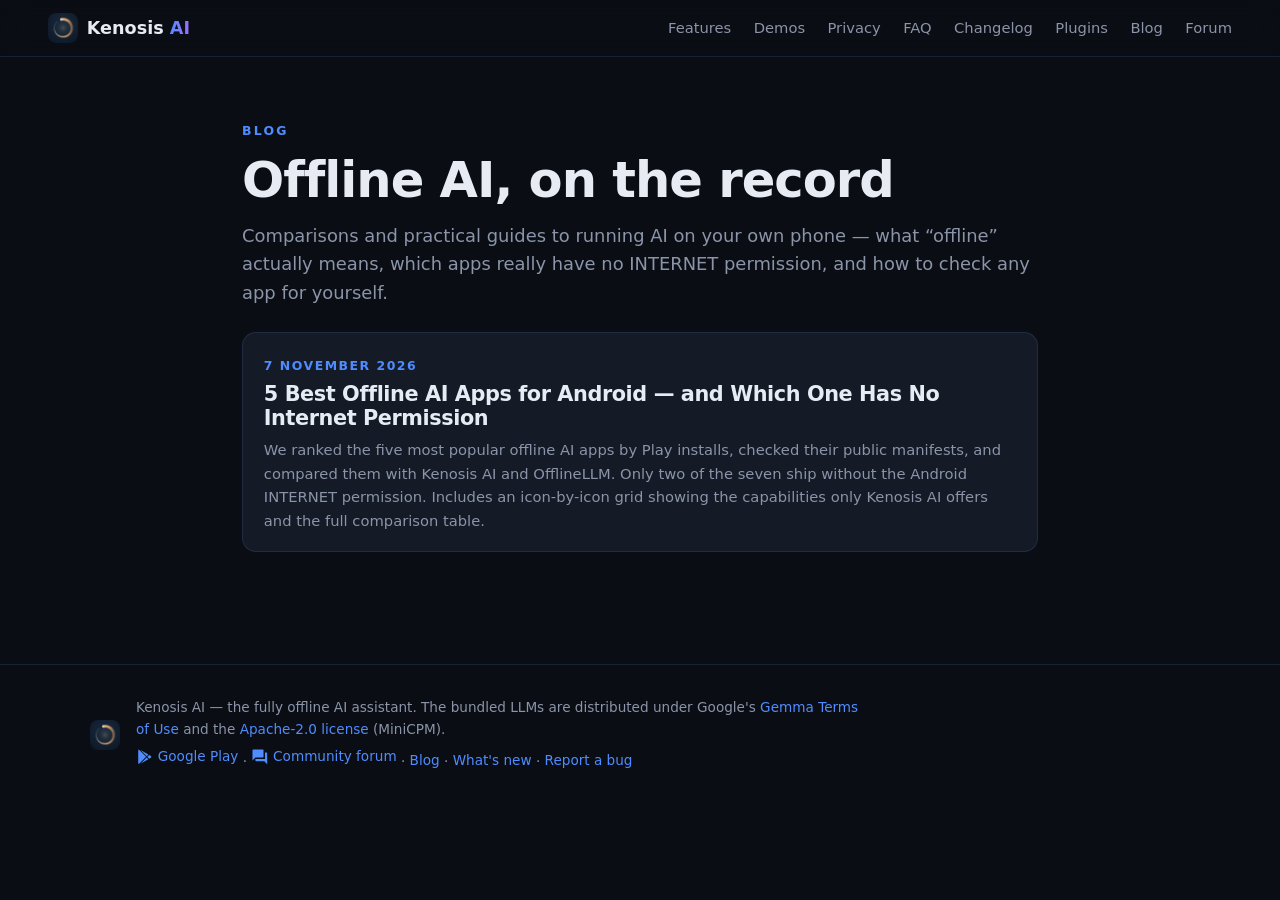
==== blog/index.html @ ca9dc8bb "feat(blog): add offline AI apps comparison and blog hub" ====
<!doctype html>
<html lang="en">
<head>
<meta charset="utf-8">
<meta name="viewport" content="width=device-width, initial-scale=1">
<meta name="color-scheme" content="dark">
<title>Blog — Kenosis AI</title>
<meta name="description" content="Comparisons and practical guides to offline AI on Android: what “offline” really means, which apps have no INTERNET permission, and how to check for yourself.">
<link rel="canonical" href="https://www.kenosis-ai.com/blog/">
<meta property="og:type" content="website">
<meta property="og:site_name" content="Kenosis AI">
<meta property="og:title" content="Blog — Kenosis AI">
<meta property="og:description" content="Comparisons and practical guides to offline AI on Android — including which apps really have no INTERNET permission.">
<meta property="og:url" content="https://www.kenosis-ai.com/blog/">
<meta property="og:image" content="https://www.kenosis-ai.com/assets/og-image.png">
<meta name="twitter:card" content="summary_large_image">
<meta name="twitter:title" content="Blog — Kenosis AI">
<meta name="twitter:description" content="Comparisons and practical guides to offline AI on Android — including which apps really have no INTERNET permission.">
<meta name="twitter:image" content="https://www.kenosis-ai.com/assets/og-image.png">
<link rel="icon" href="../assets/icon.png">
<link rel="apple-touch-icon" sizes="180x180" href="../assets/apple-touch-icon.png">
<meta name="theme-color" content="#0a0e14">
<link rel="stylesheet" href="../css/style.css">
<link rel="stylesheet" href="../css/blog.css">
<script type="application/ld+json">
{
  "@context": "https://schema.org",
  "@type": "Blog",
  "name": "Kenosis AI Blog",
  "description": "Comparisons and practical guides to offline AI on Android.",
  "url": "https://www.kenosis-ai.com/blog/",
  "publisher": {
    "@type": "Organization",
    "name": "Kenosis AI",
    "url": "https://www.kenosis-ai.com/",
    "logo": {
      "@type": "ImageObject",
      "url": "https://www.kenosis-ai.com/assets/icon.png"
    }
  },
  "blogPost": [
    {
      "@type": "BlogPosting",
      "headline": "5 Best Offline AI Apps for Android — and Which One Has No Internet Permission",
      "description": "We compared the 5 most popular offline AI apps for Android and checked which ones really have no INTERNET permission.",
      "url": "https://www.kenosis-ai.com/blog/best-offline-ai-apps-android.html",
      "datePublished": "2026-11-07",
      "dateModified": "2026-11-11"
    }
  ]
}
</script>
</head>
<body>

<nav class="nav">
  <a class="brand" href="../index.html">
    <img src="../assets/icon.png" alt="Kenosis AI logo" class="brand-icon">
    <span>Kenosis <em>AI</em></span>
  </a>
  <div class="nav-links">
    <a href="../index.html#features">Features</a>
    <a href="../index.html#demos">Demos</a>
    <a href="../index.html#privacy">Privacy</a>
    <a href="../index.html#faq">FAQ</a>
    <a href="../changelog.html">Changelog</a>
    <a href="../plugins.html">Plugins</a>
    <a href="index.html">Blog</a>
    <a href="https://github.com/octoflashdev/kenosis-web/discussions">Forum</a>
  </div>
</nav>

<main class="article-wrap">
  <header class="article-head">
    <p class="eyebrow">Blog</p>
    <h1>Offline AI, on the record</h1>
    <p class="lead">
      Comparisons and practical guides to running AI on your own phone —
      what “offline” actually means, which apps really have no INTERNET
      permission, and how to check any app for yourself.
    </p>
  </header>

  <div class="post-list">
    <a class="post-card" href="best-offline-ai-apps-android.html">
      <span class="post-date">7 November 2026</span>
      <h2>5 Best Offline AI Apps for Android — and Which One Has No Internet Permission</h2>
      <p>
        We ranked the five most popular offline AI apps by Play installs, checked their
        public manifests, and compared them with Kenosis AI and OfflineLLM. Only two of
        the seven ship without the Android INTERNET permission. Includes an
        icon-by-icon grid showing the capabilities only Kenosis AI offers and the full
        comparison table.
      </p>
    </a>
  </div>
</main>

<footer class="footer">
  <div class="footer-inner">
    <img src="../assets/icon.png" alt="Kenosis AI" class="brand-icon">
    <div class="footer-links">
      <p>
        Kenosis AI — the fully offline AI assistant. The bundled LLMs are distributed under
        Google's <a href="https://ai.google.dev/gemma/terms">Gemma Terms of Use</a> and the
        <a href="https://www.apache.org/licenses/LICENSE-2.0">Apache-2.0 license</a> (MiniCPM).
      </p>
      <p class="footer-social">
        <a href="https://play.google.com/store/apps/details?id=hr.exel.kenosis_ai" title="Google Play" aria-label="Google Play">
          <svg class="footer-icon" viewBox="0 0 24 24" fill="currentColor" aria-hidden="true"><path d="M3,20.5V3.5C3,2.91 3.34,2.39 3.84,2.15L13.69,12L3.84,21.85C3.34,21.6 3,21.09 3,20.5M16.81,15.12L6.05,21.34L14.54,12.85L16.81,15.12M20.16,10.81C21.11,11.4 21.11,12.6 20.16,13.19L17.89,14.5L15.38,12L17.89,9.5L20.16,10.81M6.05,2.66L16.81,8.88L14.54,11.15L6.05,2.66Z"/></svg>Google Play</a> ·
        <a href="https://github.com/octoflashdev/kenosis-web/discussions" title="Forum" aria-label="Community forum on GitHub Discussions">
          <svg class="footer-icon" viewBox="0 0 24 24" fill="currentColor" aria-hidden="true"><path d="M21,6H19V15H6V17A1,1 0 0,0 7,18H18L22,22V7A1,1 0 0,0 21,6M17,12V3A1,1 0 0,0 16,2H3A1,1 0 0,0 2,3V17L6,13H16A1,1 0 0,0 17,12Z"/></svg>Community forum</a> ·
        <a href="index.html">Blog</a> ·
        <a href="../changelog.html">What's new</a> ·
        <a href="#" id="bug-report-link">Report a bug</a>
      </p>
      <div class="bug-reveal" id="bug-reveal" hidden>
        <label id="bug-captcha">Human check — what is 7 + 5? <input id="bug-answer" type="number" inputmode="numeric" style="width:5rem" autocomplete="off"></label>
        <p id="bug-email" hidden>✉️ octoflash.sup@gmail.com</p>
        <p id="bug-error" class="bug-error" hidden>Not quite — try again.</p>
      </div>
    </div>
  </div>
</footer>

<script src="../js/main.js"></script>
</body>
</html>
---- css/style.css ----
/* Kenosis AI — dark futuristic landing */
:root {
  --bg: #0a0e14;
  --bg-soft: #10151f;
  --card: #141a26;
  --card-border: rgba(120, 150, 255, 0.14);
  --text: #e6ebf4;
  --text-dim: #8b94a8;
  --accent-1: #4f8cff;
  --accent-2: #a26bff;
  --grad: linear-gradient(100deg, var(--accent-1), var(--accent-2));
  --radius: 14px;
}

* { box-sizing: border-box; margin: 0; padding: 0; }

[hidden] { display: none !important; }

html { scroll-behavior: smooth; scroll-padding-top: 5.5rem; }

body {
  background: var(--bg);
  color: var(--text);
  font-family: system-ui, -apple-system, "Segoe UI", Roboto, sans-serif;
  line-height: 1.6;
  overflow-x: hidden;
}

img, video { max-width: 100%; display: block; }

h1, h2, h3 { line-height: 1.15; letter-spacing: -0.02em; }
h1 { font-size: clamp(2.2rem, 6vw, 3.8rem); font-weight: 800; }
h2 { font-size: clamp(1.7rem, 4vw, 2.4rem); text-align: center; margin-bottom: .6em; }
h3 { font-size: 1.15rem; }

.grad {
  /* fallback color keeps text readable if a dark-mode plugin strips the gradient */
  color: var(--accent-1);
  background: var(--grad);
  -webkit-background-clip: text;
  background-clip: text;
  -webkit-text-fill-color: transparent;
}

a { color: var(--accent-1); text-decoration: none; }
a:hover { text-decoration: underline; }

/* Nav */
.nav {
  position: sticky; top: 0; z-index: 50;
  display: flex; align-items: center; justify-content: space-between;
  padding: 0.8rem clamp(1rem, 5vw, 3rem);
  background: color-mix(in srgb, var(--bg) 80%, transparent);
  backdrop-filter: blur(12px);
  border-bottom: 1px solid var(--card-border);
}
.brand { display: flex; align-items: center; gap: .55rem; font-weight: 700; font-size: 1.1rem; color: var(--text); }
.brand:hover { text-decoration: none; }
.brand em { font-style: normal; color: var(--accent-1); background: var(--grad); -webkit-background-clip: text; background-clip: text; -webkit-text-fill-color: transparent; }
.brand-icon { width: 30px; height: 30px; border-radius: 8px; }
.nav-links { display: flex; gap: 1.4rem; }
.nav-links a { color: var(--text-dim); font-size: .92rem; }
.nav-links a:hover { color: var(--text); text-decoration: none; }
@media (max-width: 600px) { .nav-links a:not(:nth-child(-n+2)) { display: none; } }

/* Hero — glow painted directly on the section (no separate layer, no banding) */
.hero {
  position: relative;
  padding: clamp(3rem, 9vw, 7rem) clamp(1rem, 5vw, 3rem) 4rem;
  overflow: hidden;
  background:
    radial-gradient(45% 55% at 30% 35%, rgba(79,140,255,.20), transparent 70%),
    radial-gradient(40% 50% at 70% 25%, rgba(162,107,255,.16), transparent 70%),
    var(--bg);
}
.hero-inner {
  position: relative; max-width: 1100px; margin: 0 auto;
  display: grid; grid-template-columns: 1.15fr .85fr; gap: 3rem; align-items: center;
}
.hero-inner.solo { grid-template-columns: 1fr; max-width: 820px; }
.btn[aria-disabled="true"] { opacity: .45; cursor: default; }
.btn[aria-disabled="true"]:hover { transform: none; }
@media (max-width: 860px) {
  .hero-inner { grid-template-columns: 1fr; }
  .hero-phone { max-width: 320px; margin: 0 auto; }
}
.eyebrow {
  text-transform: uppercase; letter-spacing: .18em; font-size: .78rem;
  color: var(--accent-1); font-weight: 600; margin-bottom: 1rem;
}
.lead { color: var(--text-dim); font-size: 1.12rem; margin: 1.2rem 0 2rem; max-width: 34rem; }
.hero-note { color: var(--text-dim); font-size: .85rem; margin-top: 1.2rem; }

.cta-row { display: flex; gap: .8rem; flex-wrap: wrap; }
.btn {
  padding: .75rem 1.6rem; border-radius: 999px; font-weight: 600; font-size: .95rem;
  border: 1px solid transparent; transition: transform .2s, box-shadow .2s, border-color .2s;
}
.btn:hover { text-decoration: none; transform: translateY(-2px); }
.btn-icon, .footer-icon {
  width: 1.15em; height: 1.15em;
  vertical-align: -0.18em; margin-right: .5em;
}
.footer-icon { width: 1.3em; height: 1.3em; margin-right: .35em; vertical-align: -0.25em; }
.footer-social a { display: inline-flex; align-items: center; gap: .3em; }
.footer-social a > svg { margin-right: 0; vertical-align: initial; }
.btn-icon path { fill-rule: evenodd; }
.btn.primary { background: var(--grad); color: #fff; box-shadow: 0 8px 30px rgba(90,120,255,.35); }
.btn.ghost { border-color: var(--card-border); color: var(--text); background: var(--card); }
.btn.ghost:hover { border-color: var(--accent-1); }

/* Phone frame */
.phone {
  border-radius: 2.6rem; padding: 10px;
  background: linear-gradient(160deg, #1c2331, #0d1119);
  border: 1px solid var(--card-border);
  box-shadow: 0 30px 80px rgba(0,0,0,.6), 0 0 60px rgba(79,140,255,.12);
}
.phone img { border-radius: 2rem; }

/* Sections */
.section { max-width: 1100px; margin: 0 auto; padding: clamp(3rem, 8vw, 5.5rem) clamp(1rem, 5vw, 3rem); }
.section-sub { text-align: center; color: var(--text-dim); margin: -0.4em 0 2rem; }

.card {
  background: var(--card);
  border: 1px solid var(--card-border);
  border-radius: var(--radius);
  padding: 1.5rem;
  transition: border-color .25s, box-shadow .25s, transform .25s;
}
.card:hover {
  border-color: rgba(79,140,255,.45);
  box-shadow: 0 12px 40px rgba(79,140,255,.12);
  transform: translateY(-3px);
}

/* Steps */
.steps { display: grid; grid-template-columns: repeat(3, 1fr); gap: 1.2rem; }
@media (max-width: 800px) { .steps { grid-template-columns: 1fr; } }
.step-num {
  width: 2.2rem; height: 2.2rem; border-radius: 50%;
  display: grid; place-items: center; font-weight: 700; margin-bottom: .9rem;
  background: var(--grad); color: #fff;
}

/* Feature cards — screenshots */
.feature-grid { display: grid; grid-template-columns: repeat(2, 1fr); gap: 1.2rem; }
@media (max-width: 900px) { .feature-grid { grid-template-columns: 1fr; } }
.feature-media {
  display: grid; grid-template-columns: 1fr 1fr; gap: .6rem;
  margin-bottom: 1rem;
}
.feature-media.single { grid-template-columns: minmax(0, 240px); justify-content: center; }
.feature-media img {
  border-radius: calc(var(--radius) - 4px);
  border: 1px solid var(--card-border);
  width: 100%;
  aspect-ratio: 9/18;
  object-fit: cover;
  object-position: top;
  cursor: zoom-in;
}

/* Live demos — animated PNGs, all in one row */
.demo-grid { display: grid; grid-template-columns: repeat(3, 1fr); gap: 1.2rem; }
.demo img {
  border-radius: var(--radius);
  border: 1px solid var(--card-border);
  width: 100%;
  aspect-ratio: 9/18;
  object-fit: cover;
  cursor: zoom-in;
  transition: transform .25s, box-shadow .25s;
}
.demo:hover img { transform: translateY(-4px); box-shadow: 0 14px 44px rgba(79,140,255,.18); }
.demo figcaption { color: var(--text-dim); font-size: .85rem; text-align: center; margin-top: .6rem; }

/* Privacy */
.badges { display: grid; grid-template-columns: repeat(3, 1fr); gap: 1.2rem; }
@media (max-width: 800px) { .badges { grid-template-columns: 1fr; } }
.badge strong { display: block; margin-bottom: .3rem; color: var(--accent-1); background: var(--grad); -webkit-background-clip: text; background-clip: text; -webkit-text-fill-color: transparent; font-size: 1.1rem; }
.badge span { color: var(--text-dim); font-size: .92rem; }

/* Footer */
.footer { border-top: 1px solid var(--card-border); padding: 2rem 1rem; margin-top: 2rem; }
.footer-inner {
  max-width: 1100px; margin: 0 auto;
  display: flex; align-items: center; gap: 1rem;
  color: var(--text-dim); font-size: .85rem;
}
.footer-inner p { max-width: 46rem; }
.footer-links { display: grid; gap: .3rem; }
.bug-reveal { margin-top: .6rem; font-size: .85rem; color: var(--text-dim); }
.bug-reveal input { background: var(--card); border: 1px solid var(--card-border); border-radius: 6px; color: var(--text); padding: .2rem .5rem; margin-left: .4rem; }
.bug-error { color: #ff6b81; }

/* Lightbox */
.lightbox {
  position: fixed; inset: 0; z-index: 100;
  background: rgba(4, 6, 10, .92);
  display: grid; place-items: center; padding: 2rem;
  backdrop-filter: blur(6px);
}
.lightbox img { max-height: 90vh; max-width: 90vw; border-radius: 1rem; box-shadow: 0 30px 100px rgba(0,0,0,.8); }
.lightbox-close {
  position: absolute; top: 1rem; right: 1.4rem;
  background: none; border: none; color: #fff; font-size: 2.4rem; cursor: pointer;
}

/* Reveal on scroll — only hides elements when JS is running (html.js) */
.js .reveal { opacity: 0; transform: translateY(24px); transition: opacity .6s ease, transform .6s ease; }
.js .reveal.visible { opacity: 1; transform: none; }

/* Feature grid text */
.feature-icon { font-size: 1.6rem; margin-bottom: .7rem; }
.feature p { color: var(--text-dim); font-size: .92rem; }

/* Permissions table */
.perm-table { width: 100%; border-collapse: collapse; font-size: .92rem; }
.perm-table th, .perm-table td { text-align: left; padding: .7rem 1rem; border-bottom: 1px solid var(--card-border); }
.perm-table th { color: var(--text-dim); text-transform: uppercase; font-size: .72rem; letter-spacing: .1em; }
.perm-table .denied { color: #ff6b81; font-weight: 600; }
.perm-table .declared { color: #7dd3a8; font-weight: 600; }
.perm-note { padding: .7rem 1rem; color: var(--text-dim); font-size: .82rem; border-top: 1px solid var(--card-border); }
.perm-table-wrap { overflow-x: auto; border: 1px solid var(--card-border); border-radius: var(--radius); background: var(--card); }

/* FAQ */
.faq details { background: var(--card); border: 1px solid var(--card-border); border-radius: var(--radius); padding: 1rem 1.4rem; margin-bottom: .8rem; }
.faq summary { cursor: pointer; font-weight: 600; }
.faq p { color: var(--text-dim); margin-top: .6rem; font-size: .95rem; }
.faq-wrap { max-width: 760px; margin: 0 auto; }

/* Changelog */
.release-list { display: grid; gap: 1rem; max-width: 820px; margin: 0 auto; }
.release { scroll-margin-top: 5.5rem; }
.release:first-child { border-color: rgba(79,140,255,.45); }
.release-head { display: flex; align-items: baseline; gap: .7rem; flex-wrap: wrap; margin-bottom: .7rem; }
.release-head h3 { font-size: 1.15rem; }
.release-version {
  color: var(--text-dim); font-size: .78rem; letter-spacing: .02em;
  border: 1px solid var(--card-border); border-radius: 999px;
  padding: .12rem .55rem; white-space: nowrap;
}
.release p, .release li { color: var(--text-dim); font-size: .95rem; }
.release ul { margin: .1rem 0 0 1.1rem; display: grid; gap: .35rem; }
.release p + p, .release p + ul, .release ul + p { margin-top: .7rem; }
.release-hook { padding-top: 0; padding-bottom: 0; }
.release-hook p { text-align: center; color: var(--text-dim); }

/* CTA band */
.cta-band { text-align: center; padding-bottom: 5rem; }
.cta-band h2 { margin-bottom: 1.4rem; }

@media (prefers-reduced-motion: reduce) {
  html { scroll-behavior: auto; }
  .js .reveal { opacity: 1; transform: none; transition: none; }
  * { transition: none !important; }
}
---- css/blog.css ----
/* Blog — article and hub styles (uses the tokens from style.css) */

.article-wrap {
  max-width: 860px;
  margin: 0 auto;
  padding: clamp(2rem, 6vw, 4rem) clamp(1rem, 5vw, 2rem) clamp(3rem, 8vw, 5rem);
}

.article-head .eyebrow { margin-bottom: .7rem; }
.article-head h1 {
  font-size: clamp(2rem, 5.2vw, 3.1rem);
  margin-bottom: .8rem;
}
.article-head .lead { max-width: none; margin: 0 0 1.2rem; }
.article-meta {
  color: var(--text-dim);
  font-size: .85rem;
  display: flex;
  flex-wrap: wrap;
  gap: .4rem 1rem;
  align-items: center;
  margin-bottom: 1.2rem;
}
.article-meta .dot { opacity: .5; }

.disclosure {
  background: var(--bg-soft);
  border: 1px solid var(--card-border);
  border-left: 3px solid var(--accent-1);
  border-radius: 0 var(--radius) var(--radius) 0;
  padding: .9rem 1rem;
  color: var(--text-dim);
  font-size: .9rem;
  margin: 1.4rem 0;
}
.disclosure strong { color: var(--text); }

.toc {
  background: var(--card);
  border: 1px solid var(--card-border);
  border-radius: var(--radius);
  padding: 1rem 1.2rem;
  margin: 1.6rem 0 2.4rem;
}
.toc h2 {
  text-align: left;
  font-size: .78rem;
  text-transform: uppercase;
  letter-spacing: .16em;
  color: var(--accent-1);
  margin: 0 0 .6rem;
}
.toc ol { margin: 0; padding-left: 1.2rem; color: var(--text-dim); }
.toc li { margin: .25rem 0; }
.toc a { color: var(--text-dim); }
.toc a:hover { color: var(--text); }

.prose { color: var(--text); }
.prose h2 {
  text-align: left;
  margin: 2.6rem 0 .8rem;
  scroll-margin-top: 5.5rem;
}
.prose h3 {
  margin: 1.8rem 0 .5rem;
  font-size: 1.25rem;
  scroll-margin-top: 5.5rem;
}
.prose p, .prose ul, .prose ol { margin: 0 0 1rem; }
.prose ul, .prose ol { padding-left: 1.35rem; }
.prose li { margin: .3rem 0; }
.prose strong { color: #fff; }
.prose a { text-decoration: underline; text-decoration-color: rgba(79,140,255,.45); text-underline-offset: 2px; }
.prose a:hover { text-decoration-color: var(--accent-1); }
.prose hr {
  border: 0;
  border-top: 1px solid var(--card-border);
  margin: 2.2rem 0;
}
.prose blockquote {
  border-left: 3px solid var(--accent-2);
  padding: .2rem 0 .2rem 1rem;
  color: var(--text-dim);
  margin: 1.2rem 0;
}

.small { font-size: .85rem; color: var(--text-dim); }
.muted { color: var(--text-dim); }

/* Badges */
.badge {
  display: inline-block;
  padding: .12rem .5rem;
  border-radius: 999px;
  font-size: .75rem;
  font-weight: 700;
  white-space: nowrap;
  border: 1px solid transparent;
}
.badge-no {
  color: #7ee2a8;
  background: rgba(46, 170, 100, .12);
  border-color: rgba(46, 170, 100, .3);
}
.badge-yes {
  color: #f0c36a;
  background: rgba(200, 150, 40, .12);
  border-color: rgba(200, 150, 40, .3);
}
.badge-neutral {
  color: var(--text-dim);
  background: rgba(140, 150, 170, .1);
  border-color: rgba(140, 150, 170, .25);
}

/* Tables — no horizontal sliders: every table fits its column and wraps */
.table-scroll {
  overflow-x: hidden;
  border: 1px solid var(--card-border);
  border-radius: var(--radius);
  margin: 1.2rem 0 1.6rem;
  background: var(--card);
}
.compare {
  width: 100%;
  border-collapse: collapse;
  font-size: .88rem;
  min-width: 0;
  table-layout: fixed;
}
.compare caption {
  caption-side: top;
  text-align: left;
  padding: .8rem 1rem;
  color: var(--text-dim);
  font-size: .8rem;
  border-bottom: 1px solid var(--card-border);
}
.compare th, .compare td {
  padding: .65rem .75rem;
  text-align: left;
  vertical-align: top;
  border-bottom: 1px solid rgba(120,150,255,.09);
  overflow-wrap: break-word;
}
.compare thead th {
  background: #171e2c;
  color: var(--text);
  font-size: .8rem;
  text-transform: uppercase;
  letter-spacing: .04em;
  white-space: normal;
}
.compare tbody tr:last-child td { border-bottom: 0; }
.compare tbody tr:hover td { background: rgba(79,140,255,.05); }
.compare .hl td { background: rgba(79,140,255,.08); }
.compare .hl td:first-child { background: #171e2c; }

/* Wide comparison table: stacked cards on phones instead of a squeezed table */
@media (max-width: 720px) {
  .table-scroll.wide { overflow: visible; background: transparent; border: 0; }
  table.compare.wide { display: block; font-size: .85rem; }
  table.compare.wide caption { display: block; border: 0; padding: 0 0 .4rem; }
  table.compare.wide thead { display: none; }
  table.compare.wide tbody { display: block; }
  table.compare.wide tr {
    display: block;
    background: var(--card);
    border: 1px solid var(--card-border);
    border-radius: var(--radius);
    padding: .7rem .9rem;
    margin: .7rem 0;
  }
  table.compare.wide td {
    display: flex;
    justify-content: space-between;
    gap: .9rem;
    border: 0;
    padding: .28rem 0;
    text-align: right;
  }
  table.compare.wide td::before {
    content: attr(data-col);
    flex: 0 0 38%;
    text-align: left;
    color: var(--text-dim);
    font-weight: 600;
  }
  table.compare.wide td:first-child {
    display: block;
    font-weight: 700;
    padding: 0 0 .4rem;
    text-align: left;
  }
  table.compare.wide td:first-child::before { content: none; }
}

/* Capability icon grid: shared SVG icons defined once in the article */
.icon-defs { position: absolute; width: 0; height: 0; overflow: hidden; }
.m {
  width: 20px;
  height: 20px;
  fill: none;
  stroke: currentColor;
  stroke-width: 2;
  stroke-linecap: round;
  stroke-linejoin: round;
}

.battle-legend {
  list-style: none;
  display: grid;
  grid-template-columns: repeat(4, minmax(0, 1fr));
  gap: .35rem .9rem;
  margin: 0;
  padding: .85rem 1rem .8rem;
  border-bottom: 1px solid var(--card-border);
  font-size: .8rem;
  color: var(--text-dim);
}
.battle-legend li {
  display: flex;
  align-items: center;
  gap: .5rem;
  margin: 0;
}
.battle-legend .bi {
  flex: 0 0 auto;
  width: 18px;
  height: 18px;
  fill: none;
  stroke: var(--accent-1);
  stroke-width: 2;
  stroke-linecap: round;
  stroke-linejoin: round;
}

.battle-matrix {
  margin: 0 0 1.4rem;
  background: var(--card);
  border: 1px solid var(--card-border);
  border-radius: var(--radius);
  overflow: hidden;
}
.compare.battle-icons {
  width: 100%;
  min-width: 0;
  table-layout: fixed;
  font-size: .85rem;
}
.compare.battle-icons th,
.compare.battle-icons td {
  padding: .6rem .25rem;
  text-align: center;
  vertical-align: middle;
  border-bottom: 1px solid rgba(120,150,255,.09);
}
.compare.battle-icons thead th {
  position: static;
  padding: .7rem .25rem;
  font-size: 1rem;
  letter-spacing: 0;
  white-space: normal;
}
.compare.battle-icons th:first-child,
.compare.battle-icons td:first-child {
  position: static;
  width: 30%;
  min-width: 0;
  padding-left: .9rem;
  padding-right: .4rem;
  text-align: left;
  white-space: normal;
  background: transparent;
  z-index: auto;
  font-weight: 600;
}
.compare.battle-icons thead th:first-child {
  background: #171e2c;
  font-size: .8rem;
  text-transform: uppercase;
  letter-spacing: .04em;
}
.compare.battle-icons tbody tr.us th,
.compare.battle-icons tbody tr.us td { background: rgba(79,140,255,.1); }
.compare.battle-icons tbody tr.us th:first-child { color: var(--accent-2); }
.compare.battle-icons tbody tr:last-child th,
.compare.battle-icons tbody tr:last-child td { border-bottom: 0; }
.compare.battle-icons thead .m { color: var(--text); opacity: .9; }
.m-on { color: #79adff; filter: drop-shadow(0 0 4px rgba(79,140,255,.45)); }
.m-off { color: #8a94a8; opacity: .55; }
.m-part { color: var(--accent-1); }
.m-part use { opacity: .5; }
.m-dot { fill: var(--accent-2); stroke: none; }

/* Hover tooltips for [data-tip] icons */
.tip {
  position: fixed;
  z-index: 60;
  max-width: 250px;
  background: #171e2c;
  border: 1px solid var(--card-border);
  border-radius: 8px;
  padding: .35rem .6rem;
  color: var(--text);
  font-size: .78rem;
  line-height: 1.35;
  box-shadow: 0 8px 22px rgba(0,0,0,.5);
  pointer-events: none;
}

@media (max-width: 800px) {
  .battle-legend { grid-template-columns: repeat(2, minmax(0, 1fr)); }
}
@media (max-width: 520px) {
  .compare.battle-icons { font-size: .78rem; }
  .compare.battle-icons th,
  .compare.battle-icons td { padding: .5rem .12rem; }
  .compare.battle-icons th:first-child,
  .compare.battle-icons td:first-child {
    width: 32%;
    padding-left: .6rem;
    padding-right: .25rem;
  }
  .compare.battle-icons thead th { padding: .55rem .15rem; }
  .compare.battle-icons thead th:first-child { font-size: .7rem; }
  .m { width: 16px; height: 16px; }
  .compare.battle-icons thead .m { width: 17px; height: 17px; }
  .battle-legend { padding: .75rem .8rem; gap: .3rem .7rem; }
}

/* App review cards */
.app-review {
  background: var(--card);
  border: 1px solid var(--card-border);
  border-radius: var(--radius);
  padding: 1.2rem 1.3rem;
  margin: 1.2rem 0;
}
.app-review h3 { margin-top: 0; }
.app-review .verdict {
  color: var(--text);
  background: var(--bg-soft);
  border-left: 3px solid var(--accent-2);
  padding: .5rem .8rem;
  border-radius: 0 8px 8px 0;
  font-size: .92rem;
  margin: 0 0 .9rem;
}
.app-review dl {
  display: grid;
  grid-template-columns: 9.5rem 1fr;
  gap: .35rem .8rem;
  margin: .8rem 0 0;
  font-size: .9rem;
}
.app-review dt { color: var(--text-dim); font-weight: 600; }
.app-review dd { margin: 0; }
@media (max-width: 560px) {
  .app-review dl { grid-template-columns: 1fr; gap: .1rem; }
  .app-review dd { margin-bottom: .5rem; }
}

.callout {
  background: var(--bg-soft);
  border: 1px solid var(--card-border);
  border-radius: var(--radius);
  padding: 1rem 1.1rem;
  margin: 1.2rem 0;
  font-size: .93rem;
}
.callout h3 { margin-top: 0; font-size: 1rem; }
.callout p:last-child { margin-bottom: 0; }

/* FAQ */
.faq details {
  background: var(--card);
  border: 1px solid var(--card-border);
  border-radius: var(--radius);
  padding: .8rem 1rem;
  margin: .6rem 0;
}
.faq summary {
  cursor: pointer;
  font-weight: 600;
  color: var(--text);
}
.faq summary::marker { color: var(--accent-1); }
.faq details[open] summary { margin-bottom: .5rem; }
.faq p { margin: 0; color: var(--text-dim); }

/* Sources */
.sources {
  margin-top: 2.2rem;
  padding-top: 1.4rem;
  border-top: 1px solid var(--card-border);
  color: var(--text-dim);
  font-size: .85rem;
}
.sources h2 { font-size: 1rem; text-align: left; margin-bottom: .6rem; }
.sources ul { padding-left: 1.2rem; }
.sources li { margin: .3rem 0; }

/* Blog hub */
.post-list { display: grid; gap: 1rem; margin-top: 1.5rem; }
.post-card {
  display: block;
  background: var(--card);
  border: 1px solid var(--card-border);
  border-radius: var(--radius);
  padding: 1.2rem 1.3rem;
  color: var(--text);
}
.post-card:hover { text-decoration: none; border-color: var(--accent-1); }
.post-card .post-date {
  color: var(--accent-1);
  font-size: .78rem;
  text-transform: uppercase;
  letter-spacing: .12em;
  font-weight: 600;
}
.post-card h2 {
  text-align: left;
  font-size: 1.3rem;
  margin: .35rem 0 .45rem;
}
.post-card p { color: var(--text-dim); font-size: .92rem; margin: 0; }
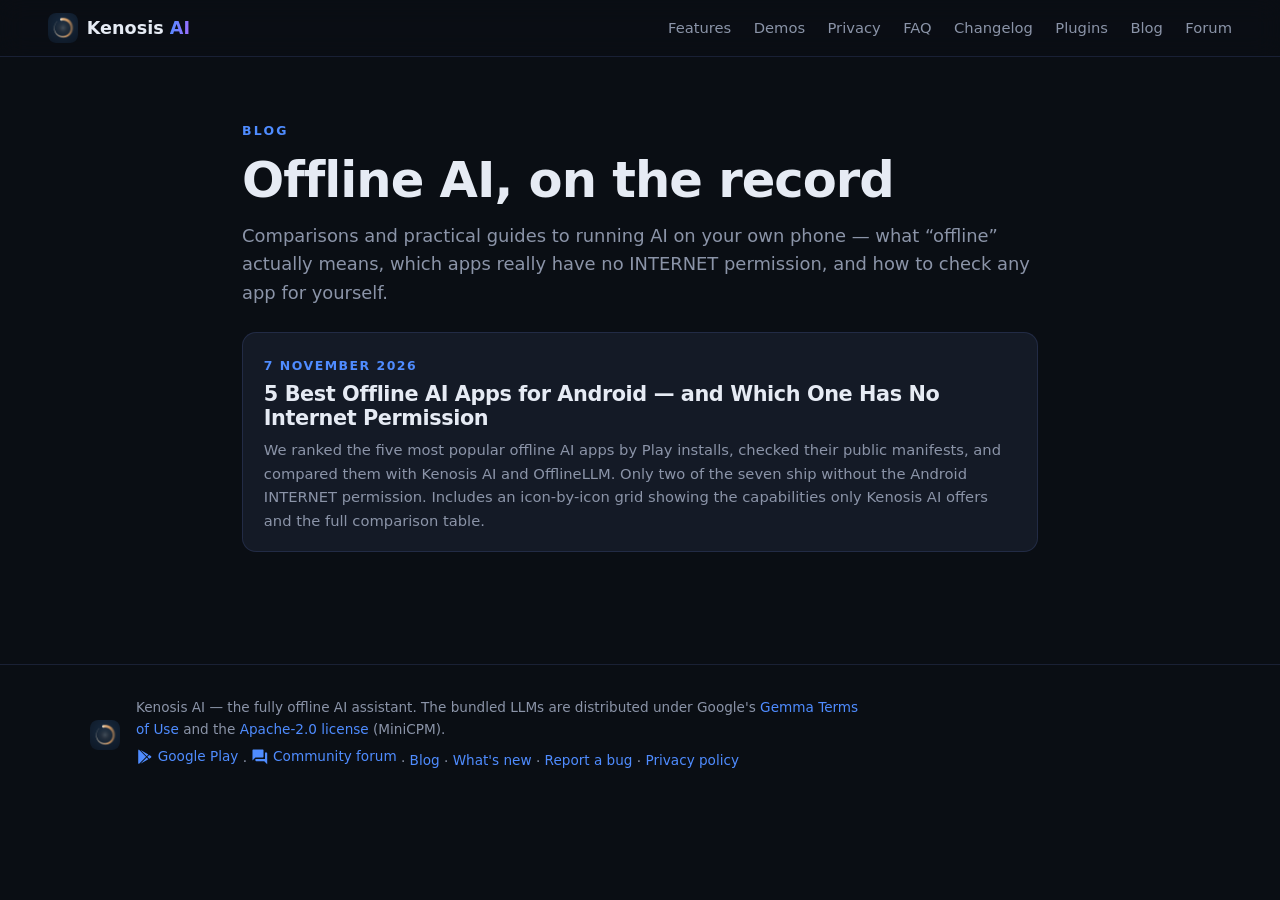
==== commit 21941dc0: "feat(web): add 404 page, self-hosted privacy policy and full favicon set" ====
--- a/blog/index.html
+++ b/blog/index.html
@@ -17,7 +17,10 @@
 <meta name="twitter:title" content="Blog — Kenosis AI">
 <meta name="twitter:description" content="Comparisons and practical guides to offline AI on Android — including which apps really have no INTERNET permission.">
 <meta name="twitter:image" content="https://www.kenosis-ai.com/assets/og-image.png">
-<link rel="icon" href="../assets/icon.png">
+<link rel="icon" href="../assets/favicon.ico" sizes="48x48 32x32 16x16">
+<link rel="icon" type="image/png" sizes="32x32" href="../assets/favicon-32.png">
+<link rel="icon" type="image/png" sizes="192x192" href="../assets/favicon-192.png">
+<link rel="manifest" href="../assets/site.webmanifest">
 <link rel="apple-touch-icon" sizes="180x180" href="../assets/apple-touch-icon.png">
 <meta name="theme-color" content="#0a0e14">
 <link rel="stylesheet" href="../css/style.css">
@@ -112,7 +115,8 @@
           <svg class="footer-icon" viewBox="0 0 24 24" fill="currentColor" aria-hidden="true"><path d="M21,6H19V15H6V17A1,1 0 0,0 7,18H18L22,22V7A1,1 0 0,0 21,6M17,12V3A1,1 0 0,0 16,2H3A1,1 0 0,0 2,3V17L6,13H16A1,1 0 0,0 17,12Z"/></svg>Community forum</a> ·
         <a href="index.html">Blog</a> ·
         <a href="../changelog.html">What's new</a> ·
-        <a href="#" id="bug-report-link">Report a bug</a>
+        <a href="#" id="bug-report-link">Report a bug</a> ·
+        <a href="../privacy.html">Privacy policy</a>
       </p>
       <div class="bug-reveal" id="bug-reveal" hidden>
         <label id="bug-captcha">Human check — what is 7 + 5? <input id="bug-answer" type="number" inputmode="numeric" style="width:5rem" autocomplete="off"></label>
--- a/css/style.css
+++ b/css/style.css
@@ -256,4 +256,11 @@
   html { scroll-behavior: auto; }
   .js .reveal { opacity: 1; transform: none; transition: none; }
   * { transition: none !important; }
-}+}
+/* Policy page */
+.policy-body { max-width: 780px; margin: 0 auto; }
+.policy-body h2 { margin: 2.2rem 0 .5rem; font-size: 1.25rem; line-height: 1.3; }
+.policy-body p { margin-bottom: 1rem; color: var(--text-dim); }
+.policy-body p.lead { color: var(--text); }
+.policy-body strong { color: var(--text); }
+.footer-note { margin-top: .6rem; color: var(--text-dim); font-size: .88rem; }
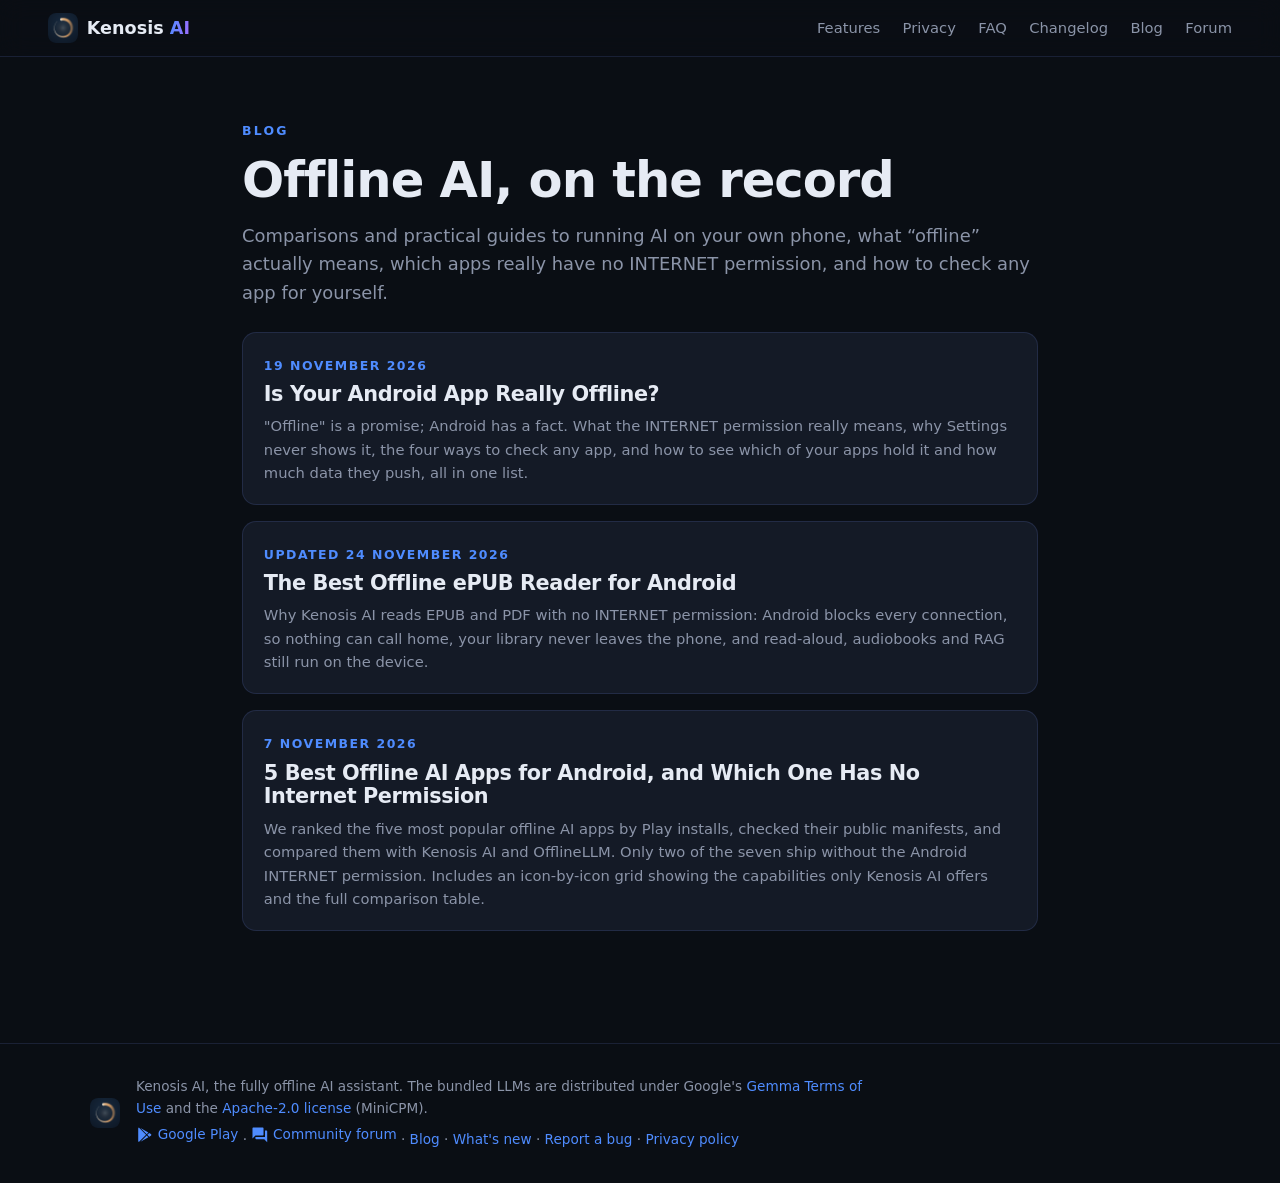
==== commit b6b78b2d: "feat(blog): add offline AI apps comparison and blog hub" ====
--- a/blog/index.html
+++ b/blog/index.html
@@ -4,18 +4,18 @@
 <meta charset="utf-8">
 <meta name="viewport" content="width=device-width, initial-scale=1">
 <meta name="color-scheme" content="dark">
-<title>Blog — Kenosis AI</title>
+<title>Offline AI Blog : Kenosis AI</title>
 <meta name="description" content="Comparisons and practical guides to offline AI on Android: what “offline” really means, which apps have no INTERNET permission, and how to check for yourself.">
 <link rel="canonical" href="https://www.kenosis-ai.com/blog/">
 <meta property="og:type" content="website">
 <meta property="og:site_name" content="Kenosis AI">
-<meta property="og:title" content="Blog — Kenosis AI">
-<meta property="og:description" content="Comparisons and practical guides to offline AI on Android — including which apps really have no INTERNET permission.">
+<meta property="og:title" content="Offline AI Blog : Kenosis AI">
+<meta property="og:description" content="Comparisons and practical guides to offline AI on Android : including which apps really have no INTERNET permission.">
 <meta property="og:url" content="https://www.kenosis-ai.com/blog/">
 <meta property="og:image" content="https://www.kenosis-ai.com/assets/og-image.png">
 <meta name="twitter:card" content="summary_large_image">
-<meta name="twitter:title" content="Blog — Kenosis AI">
-<meta name="twitter:description" content="Comparisons and practical guides to offline AI on Android — including which apps really have no INTERNET permission.">
+<meta name="twitter:title" content="Offline AI Blog : Kenosis AI">
+<meta name="twitter:description" content="Comparisons and practical guides to offline AI on Android : including which apps really have no INTERNET permission.">
 <meta name="twitter:image" content="https://www.kenosis-ai.com/assets/og-image.png">
 <link rel="icon" href="../assets/favicon.ico" sizes="48x48 32x32 16x16">
 <link rel="icon" type="image/png" sizes="32x32" href="../assets/favicon-32.png">
@@ -44,11 +44,45 @@
   "blogPost": [
     {
       "@type": "BlogPosting",
-      "headline": "5 Best Offline AI Apps for Android — and Which One Has No Internet Permission",
+      "headline": "Is Your Android App Really Offline? What the INTERNET Permission Says, and How to Check It",
+      "description": "An app is offline exactly when it lacks the Android INTERNET permission. Here's what that permission means, why Settings hides it, and how to check any app in one tap.",
+      "url": "https://www.kenosis-ai.com/blog/is-your-app-really-offline-android.html",
+      "image": "https://www.kenosis-ai.com/assets/blog/is-your-app-really-offline-android-og.png",
+      "datePublished": "2026-11-19",
+      "dateModified": "2026-11-19",
+      "author": {
+        "@type": "Organization",
+        "name": "Kenosis AI",
+        "url": "https://www.kenosis-ai.com/"
+      }
+    },
+    {
+      "@type": "BlogPosting",
+      "headline": "The Best Offline ePUB Reader for Android : Secure, Private and Feature Rich",
+      "description": "Every app Reddit recommended for tracking and reading books on Android, checked for offline behaviour, ads, subscriptions and accounts.",
+      "url": "https://www.kenosis-ai.com/blog/best-offline-reading-apps-android.html",
+      "image": "https://www.kenosis-ai.com/assets/blog/best-offline-reading-apps-android-og.png",
+      "datePublished": "2026-11-12",
+      "dateModified": "2026-11-24",
+      "author": {
+        "@type": "Organization",
+        "name": "Kenosis AI",
+        "url": "https://www.kenosis-ai.com/"
+      }
+    },
+    {
+      "@type": "BlogPosting",
+      "headline": "5 Best Offline AI Apps for Android, and Which One Has No Internet Permission",
       "description": "We compared the 5 most popular offline AI apps for Android and checked which ones really have no INTERNET permission.",
       "url": "https://www.kenosis-ai.com/blog/best-offline-ai-apps-android.html",
+      "image": "https://www.kenosis-ai.com/assets/blog/offline-ai-apps-android-og.png",
       "datePublished": "2026-11-07",
-      "dateModified": "2026-11-11"
+      "dateModified": "2026-11-11",
+      "author": {
+        "@type": "Organization",
+        "name": "Kenosis AI",
+        "url": "https://www.kenosis-ai.com/"
+      }
     }
   ]
 }
@@ -63,11 +97,9 @@
   </a>
   <div class="nav-links">
     <a href="../index.html#features">Features</a>
-    <a href="../index.html#demos">Demos</a>
     <a href="../index.html#privacy">Privacy</a>
     <a href="../index.html#faq">FAQ</a>
     <a href="../changelog.html">Changelog</a>
-    <a href="../plugins.html">Plugins</a>
     <a href="index.html">Blog</a>
     <a href="https://github.com/octoflashdev/kenosis-web/discussions">Forum</a>
   </div>
@@ -78,16 +110,35 @@
     <p class="eyebrow">Blog</p>
     <h1>Offline AI, on the record</h1>
     <p class="lead">
-      Comparisons and practical guides to running AI on your own phone —
+      Comparisons and practical guides to running AI on your own phone,
       what “offline” actually means, which apps really have no INTERNET
       permission, and how to check any app for yourself.
     </p>
   </header>
 
   <div class="post-list">
+    <a class="post-card" href="is-your-app-really-offline-android.html">
+      <span class="post-date">19 November 2026</span>
+      <h2>Is Your Android App Really Offline?</h2>
+      <p>
+        "Offline" is a promise; Android has a fact. What the INTERNET permission
+        really means, why Settings never shows it, the four ways to check any app,
+        and how to see which of your apps hold it and how much data they push,
+        all in one list.
+      </p>
+    </a>
+    <a class="post-card" href="best-offline-reading-apps-android.html">
+      <span class="post-date">Updated 24 November 2026</span>
+      <h2>The Best Offline ePUB Reader for Android</h2>
+      <p>
+        Why Kenosis AI reads EPUB and PDF with no INTERNET permission: Android blocks
+        every connection, so nothing can call home, your library never leaves the
+        phone, and read-aloud, audiobooks and RAG still run on the device.
+      </p>
+    </a>
     <a class="post-card" href="best-offline-ai-apps-android.html">
       <span class="post-date">7 November 2026</span>
-      <h2>5 Best Offline AI Apps for Android — and Which One Has No Internet Permission</h2>
+      <h2>5 Best Offline AI Apps for Android, and Which One Has No Internet Permission</h2>
       <p>
         We ranked the five most popular offline AI apps by Play installs, checked their
         public manifests, and compared them with Kenosis AI and OfflineLLM. Only two of
@@ -104,12 +155,12 @@
     <img src="../assets/icon.png" alt="Kenosis AI" class="brand-icon">
     <div class="footer-links">
       <p>
-        Kenosis AI — the fully offline AI assistant. The bundled LLMs are distributed under
+        Kenosis AI, the fully offline AI assistant. The bundled LLMs are distributed under
         Google's <a href="https://ai.google.dev/gemma/terms">Gemma Terms of Use</a> and the
         <a href="https://www.apache.org/licenses/LICENSE-2.0">Apache-2.0 license</a> (MiniCPM).
       </p>
       <p class="footer-social">
-        <a href="https://play.google.com/store/apps/details?id=hr.exel.kenosis_ai" title="Google Play" aria-label="Google Play">
+        <a href="https://play.google.com/store/apps/details?id=hr.exel.kenosis_ai&utm_source=website" title="Google Play" aria-label="Google Play">
           <svg class="footer-icon" viewBox="0 0 24 24" fill="currentColor" aria-hidden="true"><path d="M3,20.5V3.5C3,2.91 3.34,2.39 3.84,2.15L13.69,12L3.84,21.85C3.34,21.6 3,21.09 3,20.5M16.81,15.12L6.05,21.34L14.54,12.85L16.81,15.12M20.16,10.81C21.11,11.4 21.11,12.6 20.16,13.19L17.89,14.5L15.38,12L17.89,9.5L20.16,10.81M6.05,2.66L16.81,8.88L14.54,11.15L6.05,2.66Z"/></svg>Google Play</a> ·
         <a href="https://github.com/octoflashdev/kenosis-web/discussions" title="Forum" aria-label="Community forum on GitHub Discussions">
           <svg class="footer-icon" viewBox="0 0 24 24" fill="currentColor" aria-hidden="true"><path d="M21,6H19V15H6V17A1,1 0 0,0 7,18H18L22,22V7A1,1 0 0,0 21,6M17,12V3A1,1 0 0,0 16,2H3A1,1 0 0,0 2,3V17L6,13H16A1,1 0 0,0 17,12Z"/></svg>Community forum</a> ·
@@ -119,9 +170,9 @@
         <a href="../privacy.html">Privacy policy</a>
       </p>
       <div class="bug-reveal" id="bug-reveal" hidden>
-        <label id="bug-captcha">Human check — what is 7 + 5? <input id="bug-answer" type="number" inputmode="numeric" style="width:5rem" autocomplete="off"></label>
+        <label id="bug-captcha">Human check, what is 7 + 5? <input id="bug-answer" type="number" inputmode="numeric" style="width:5rem" autocomplete="off"></label>
         <p id="bug-email" hidden>✉️ octoflash.sup@gmail.com</p>
-        <p id="bug-error" class="bug-error" hidden>Not quite — try again.</p>
+        <p id="bug-error" class="bug-error" hidden>Not quite, try again.</p>
       </div>
     </div>
   </div>
--- a/css/style.css
+++ b/css/style.css
@@ -34,7 +34,6 @@
 h3 { font-size: 1.15rem; }
 
 .grad {
-  /* fallback color keeps text readable if a dark-mode plugin strips the gradient */
   color: var(--accent-1);
   background: var(--grad);
   -webkit-background-clip: text;
--- a/css/blog.css
+++ b/css/blog.css
@@ -1,4 +1,4 @@
-/* Blog — article and hub styles (uses the tokens from style.css) */
+/* Blog, article and hub styles (uses the tokens from style.css) */
 
 .article-wrap {
   max-width: 860px;
@@ -113,7 +113,7 @@
   border-color: rgba(140, 150, 170, .25);
 }
 
-/* Tables — no horizontal sliders: every table fits its column and wraps */
+/* Tables, no horizontal sliders: every table fits its column and wraps */
 .table-scroll {
   overflow-x: hidden;
   border: 1px solid var(--card-border);
@@ -425,3 +425,89 @@
   margin: .35rem 0 .45rem;
 }
 .post-card p { color: var(--text-dim); font-size: .92rem; margin: 0; }
+
+/* Screen-reader-only text (also what crawlers read inside icon tables) */
+.sr-only {
+  position: absolute;
+  width: 1px;
+  height: 1px;
+  padding: 0;
+  margin: -1px;
+  overflow: hidden;
+  clip: rect(0 0 0 0);
+  white-space: nowrap;
+  border: 0;
+}
+.prose code, .callout code { overflow-wrap: anywhere; }
+
+/* In-article screenshots */
+.article figure { width: 100%; max-width: 21rem; margin: 1.3rem auto; }
+.article figure img {
+  width: 100%;
+  height: auto;
+  border: 1px solid var(--card-border);
+  border-radius: var(--radius);
+}
+.article figcaption {
+  color: var(--text-dim);
+  font-size: .85rem;
+  text-align: center;
+  margin-top: .55rem;
+}
+.article figure.duo {
+  display: grid;
+  grid-template-columns: 1fr 1fr;
+  gap: 1rem;
+  max-width: 43rem;
+}
+@media (max-width: 640px) {
+  .article figure.duo { grid-template-columns: 1fr; max-width: 21rem; }
+}
+
+
+/* CTA buttons: a pill must never split its label across lines */
+.article .btn { display: inline-block; }
+@media (max-width: 480px) {
+  .article .btn { display: block; width: fit-content; }
+}
+@media (max-width: 360px) {
+  .article .btn { padding: .75rem 1.1rem; font-size: .8rem; }
+}
+
+/* Conversion lines: lead-in sentence + official Google Play badge */
+.article .cta-line { margin: 1.5rem 0; }
+.article .cta-line .play-badge { display: inline-block; margin: .4rem 0 .2rem .15rem; }
+.article .play-badge img {
+  display: block;
+  height: 50px;
+  width: auto;
+  border-radius: 6px;
+}
+
+/* TL;DR box, first thing in the comparison post */
+.tldr-box {
+  display: flow-root;
+  background: var(--bg-soft);
+  border: 1px solid var(--card-border);
+  border-left: 3px solid var(--accent-1);
+  border-radius: 0 var(--radius) var(--radius) 0;
+  padding: 1rem 1.1rem;
+  margin: 0 0 1.4rem 0;
+}
+.tldr-box > p { margin: 0 0 .8rem 0; color: var(--text); }
+.prose figure.tldr-float {
+  float: right;
+  width: max-content;
+  margin: 0 0 .4rem .9rem;
+}
+.prose figure.tldr-float img {
+  display: block;
+  width: 134px;
+  height: auto;
+  border-radius: var(--radius);
+  border: 1px solid var(--card-border);
+}
+.prose .tldr-badge { display: inline-block; margin: .2rem 0 0; }
+@media (max-width: 600px) {
+  .prose figure.tldr-float img { width: 112px; }
+}
